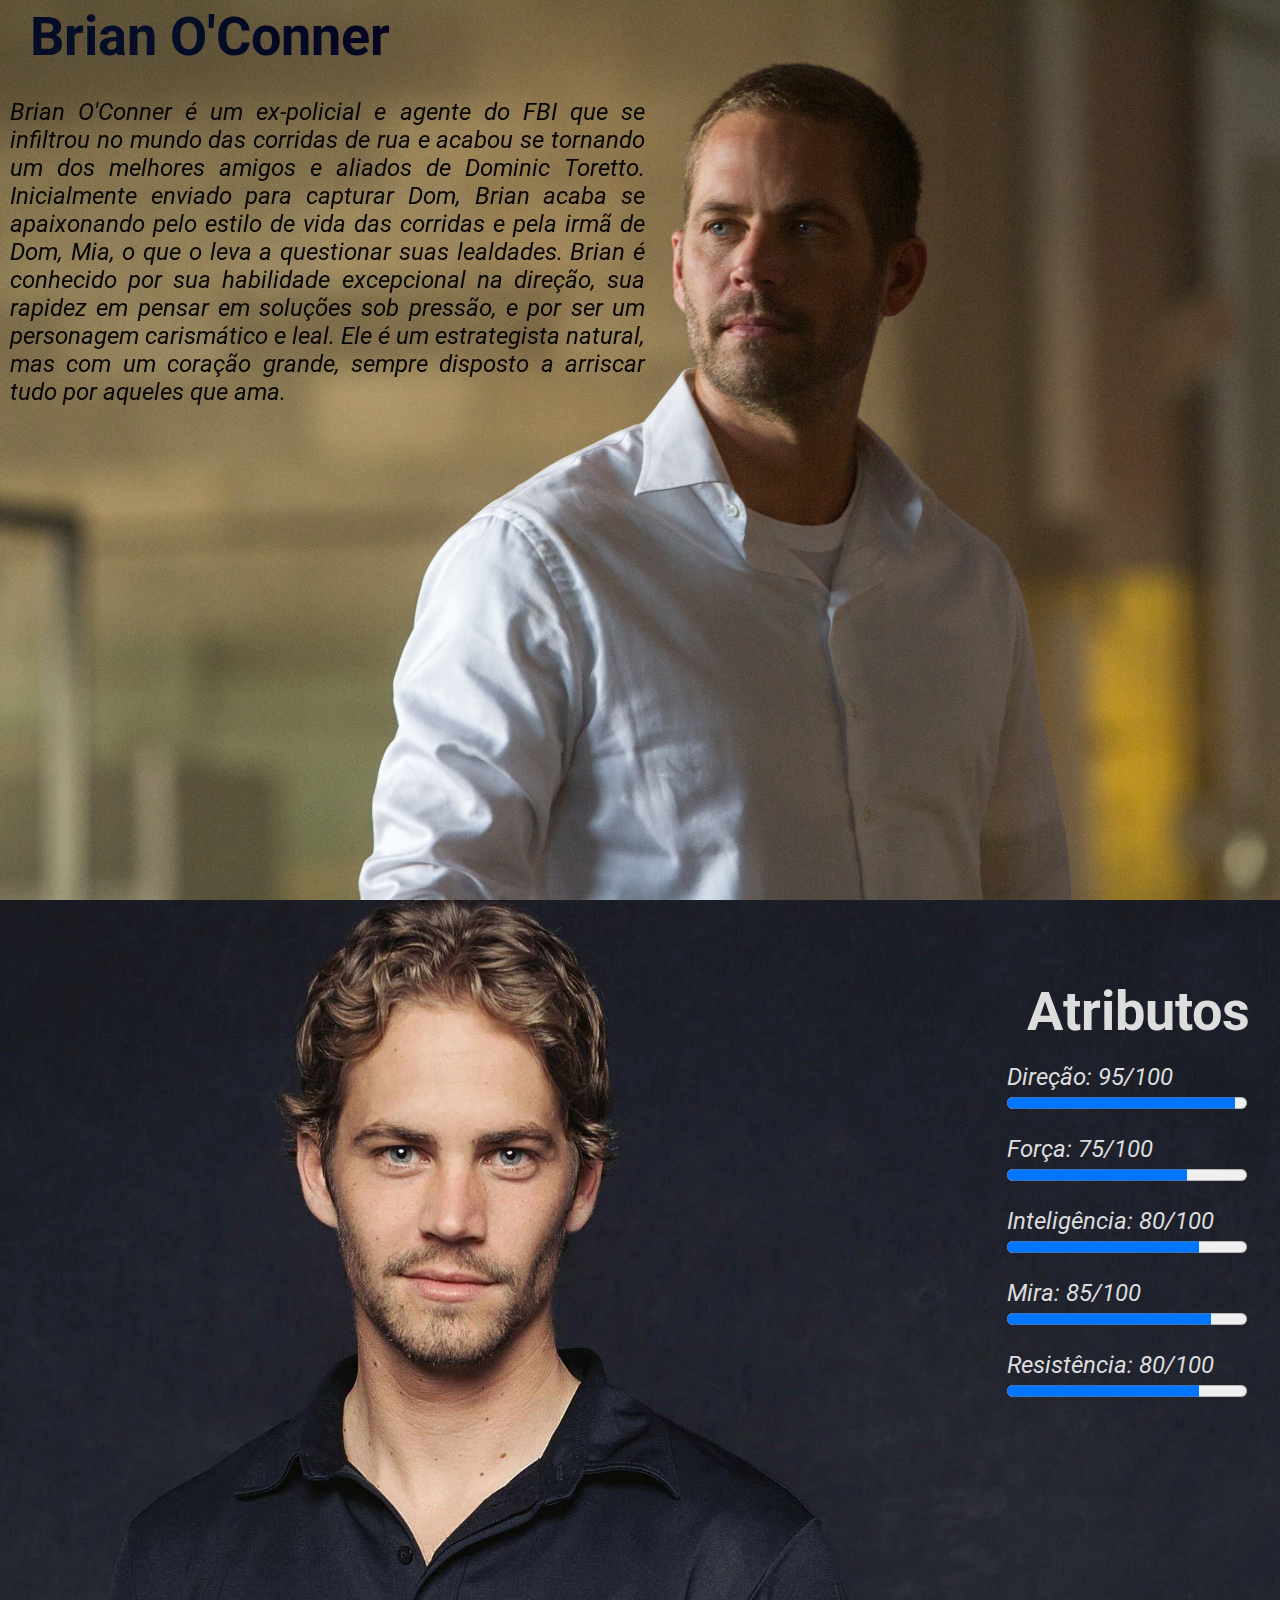
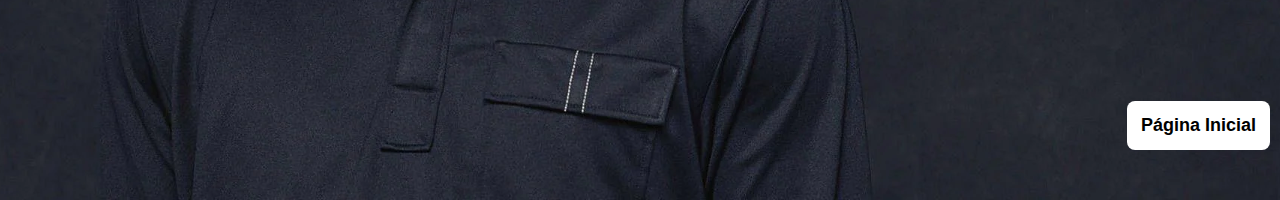
==== pages/Brian/index.html @ b2231dcd "Conclusão Projeto F&F" ====
<!DOCTYPE html>
<html lang="pt-br">

<head>
    <meta charset="UTF-8">
    <meta name="viewport" content="width=device-width, initial-scale=1.0">
    <meta http-eqiv="X-UA-Compatible" content="IE-edge">
    <link rel="preconnect" href="https://fonts.googleapis.com">
    <link rel="preconnect" href="https://fonts.gstatic.com" crossorigin>
    <link
        href="https://fonts.googleapis.com/css2?family=Roboto:ital,wght@0,100;0,300;0,400;0,500;0,700;0,900;1,100;1,300;1,400;1,500;1,700;1,900&display=swap"
        rel="stylesheet">
    <link rel="stylesheet" href="style.css">
    <title>Brian</title>
</head>

<body>

    <section id="home" class="main">
        <div>
            <h1>Brian O'Conner </h1>
            <p>Brian O'Conner é um ex-policial e agente do FBI que se infiltrou no mundo das corridas de rua e acabou se
                tornando um dos
                melhores amigos e aliados de Dominic Toretto. Inicialmente enviado para capturar Dom, Brian acaba se
                apaixonando pelo estilo
                de vida das corridas e pela irmã de Dom, Mia, o que o leva a questionar suas lealdades.
                Brian é conhecido por sua habilidade excepcional na direção, sua rapidez em pensar em soluções sob
                pressão,
                e por ser um personagem carismático e leal. Ele é um estrategista natural, mas com um coração grande,
                sempre disposto a arriscar tudo por aqueles que ama.</p>
        </div>
    </section>

    <section class="atributos">
        <div>
            <h1>Atributos</h1>
            <div class="attribute">
                <label for="direction">Direção: 95/100</label>
                <progress id="direction" value="95" max="100"></progress>
            </div>

            <div class="attribute">
                <label for="strength">Força: 75/100</label>
                <progress id="strength" value="75" max="100"></progress>
            </div>
            <div class="attribute">
                <label for="intelligence">Inteligência: 80/100</label>
                <progress id="intelligence" value="80" max="100"></progress>
            </div>

            <div class="attribute">
                <label for="sight">Mira: 85/100</label>
                <progress id="sight" value="85" max="100"></progress>
            </div>
            <div class="attribute">
                <label for="resist">Resistência: 80/100</label>
                <progress id="resist" value="80" max="100"></progress>
            </div>
        </div>

            <a href="../../index.html">
                <button class="call-to-action">
                    Página Inicial
                </button>
            </a>

    </section>

</body>

</html>
---- pages/Brian/style.css ----
* {
    margin: 0;
    padding: 0;
    outline: 0;
    box-sizing: border-box;
}

body {
    font-family: 'Roboto', sans-serif;
}

html {
    scroll-behavior: smooth;
}

.main {
    width: 100%;
    background-color: #000;
    height: calc(100vh);
    background-image: url("Brian2.jpg");
    background-size: cover;
    background-position: top center;
    display: flex;
    align-items: flex-start;
    justify-content: flex-end;
    padding-left: 10px;
    margin-left: 0;
}

.main div {
    display: flex;
    flex-direction: column;
    justify-content: flex-start;
    align-items: flex-start;
}

.main div h1 {
    margin-top: 5px;
    color: #635f5f;
    mix-blend-mode: difference;
    font-size: 54px;
    margin-left: 20px;
    margin-right: 20px;
    text-align: right;
}

.main div p {
    width: 50%;
    font-size: clamp(16px, 2vw, 24px);
    font-style: italic;
    color: rgb(6, 5, 5);
    margin-top: 30px;
    margin-bottom: 35px;
    margin-right: 10px;
    text-align: justify;
    align-items: center;
}

.atributos {
    width: 100%;
    background-color: #000;
    height: calc(100vh);
    background-image: url("brian3.jpg");
    background-size: cover;
    background-position: top center;
    display: flex;
    align-items: flex-start;
    justify-content: flex-end;
    padding-right: 10px;
    margin-left: 0;
    position: relative;
}

.atributos h1 {
    margin-top: 80px;
    color: #ddd;
    font-size: 54px;
    margin-left: 20px;
    margin-right: 20px;
    margin-bottom: 20px;
}

.attribute {
    font-size: 24px;
    display: flex;
    flex-direction: column;
    margin: 20px 0;
}

.attribute label {
    font-size: clamp(16px, 2vw, 24px);
    font-style: italic;
    color: #ddd;
}
.call-to-action{
    cursor: pointer;
    background-color: #FFFFFF;
    border: 0;
    padding: 14px;
    border-radius: 8px;
    font-size: 18px;
    font-weight: bold;
    transition: 0.9s;
    position: absolute; 
    bottom: 50px; 
    right: 10px; 

}
.call-to-action:hover{
    transform: scale(1.1);
}
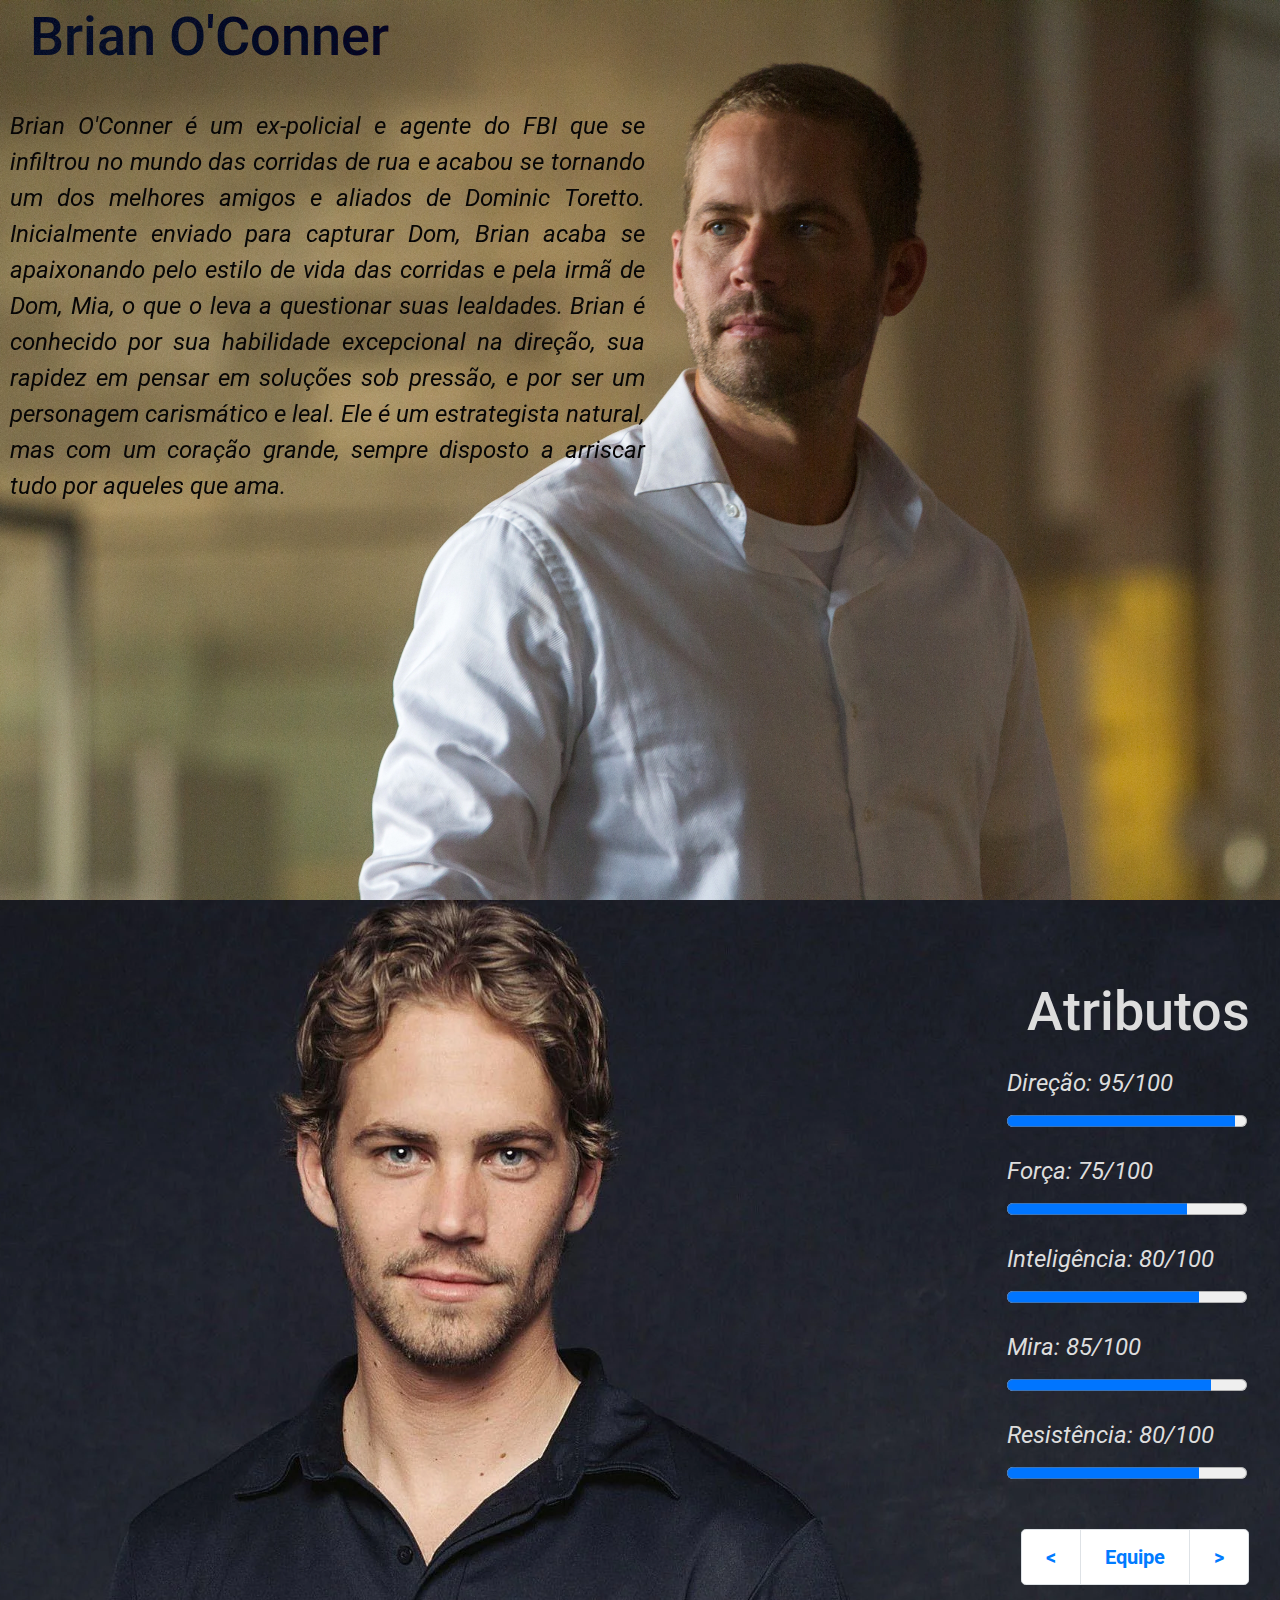
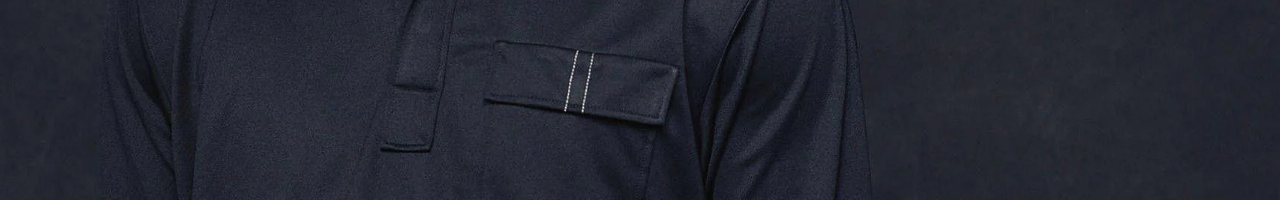
==== commit fe0837cf: "Criando paginação entre personagens" ====
--- a/pages/Brian/index.html
+++ b/pages/Brian/index.html
@@ -10,6 +10,7 @@
     <link
         href="https://fonts.googleapis.com/css2?family=Roboto:ital,wght@0,100;0,300;0,400;0,500;0,700;0,900;1,100;1,300;1,400;1,500;1,700;1,900&display=swap"
         rel="stylesheet">
+    <link href="https://stackpath.bootstrapcdn.com/bootstrap/4.5.2/css/bootstrap.min.css" rel="stylesheet">
     <link rel="stylesheet" href="style.css">
     <title>Brian</title>
 </head>
@@ -56,14 +57,14 @@
                 <label for="resist">Resistência: 80/100</label>
                 <progress id="resist" value="80" max="100"></progress>
             </div>
+            <nav aria-label="Page navigation" class="call-to-action">
+                <ul class="pagination pagination-lg">
+                    <li class="page-item"><a class="page-link" href="../Dominic/"><</a></li>
+                  <li class="page-item"><a class="page-link" href="../../index.html#equipe">Equipe</a></li>
+                  <li class="page-item"><a class="page-link" href="../Letty/index.html">></a></li>
+                </ul>
+            </nav>
         </div>
-
-            <a href="../../index.html">
-                <button class="call-to-action">
-                    Página Inicial
-                </button>
-            </a>
-
     </section>
 
 </body>
--- a/pages/Brian/style.css
+++ b/pages/Brian/style.css
@@ -94,16 +94,17 @@
 }
 .call-to-action{
     cursor: pointer;
-    background-color: #FFFFFF;
     border: 0;
     padding: 14px;
     border-radius: 8px;
     font-size: 18px;
     font-weight: bold;
     transition: 0.9s;
-    position: absolute; 
-    bottom: 50px; 
-    right: 10px; 
+    position: relative; 
+    bottom:10px; 
+    right: 0; 
+    top: 10px;
+    
 
 }
 .call-to-action:hover{
